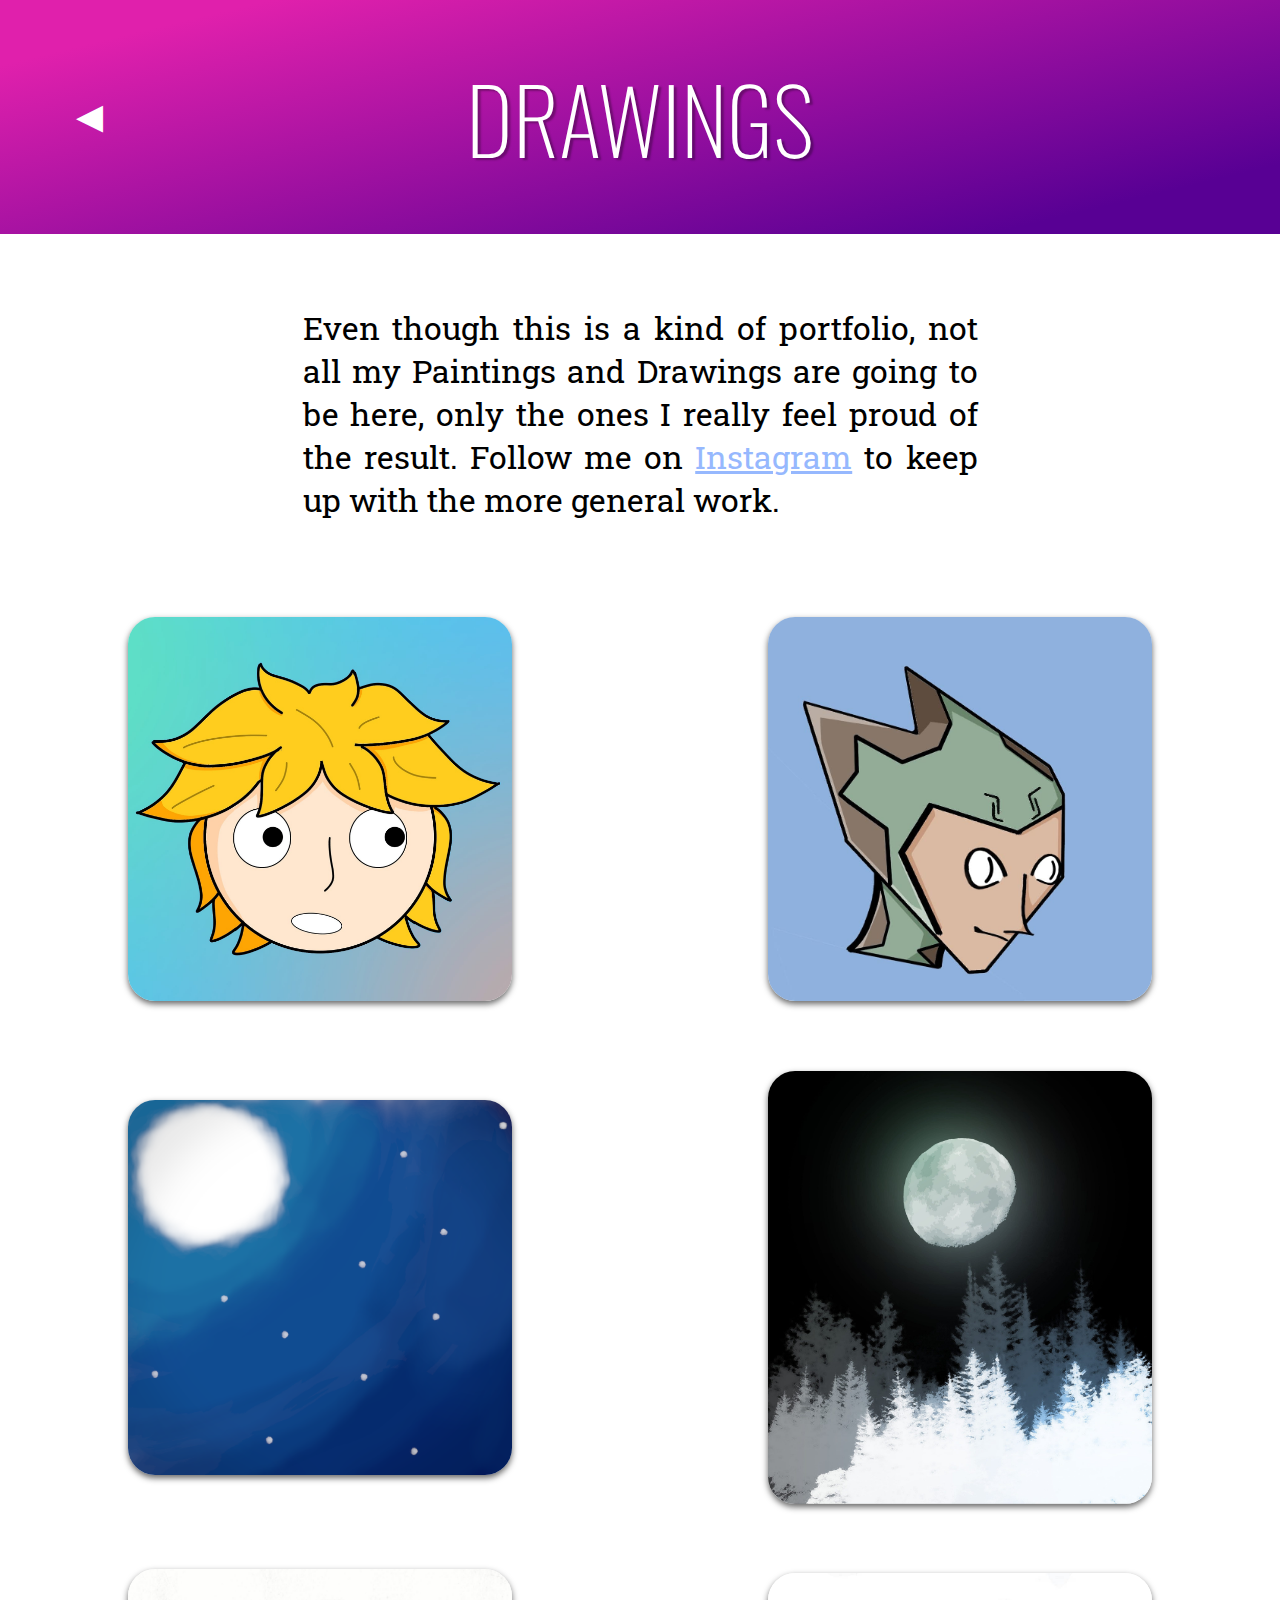
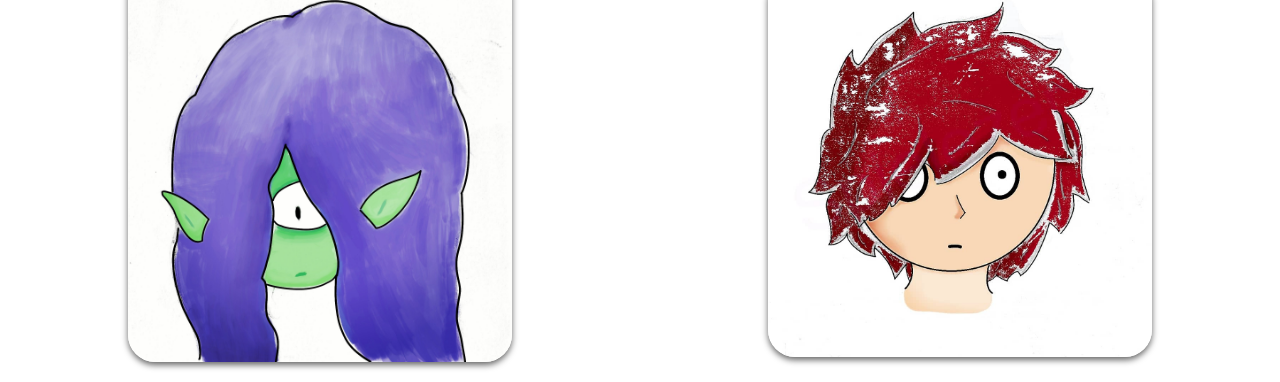
==== paintings.html @ 333fb161 "Add files via upload" ====
<!DOCTYPE html>
<html lang="en">
<head>
    <meta charset="UTF-8">
    <meta http-equiv="X-UA-Compatible" content="IE=edge">
    <meta name="viewport" content="width=device-width, initial-scale=1.0">

    <title>Drawings | Igor Moraes</title>

    <link rel="shortcut icon" href="ico.svg" type="image/x-icon">

    <link rel="stylesheet" href="style.css">
    
</head>
<body>
    <header class="portfolio"><a href="index.html">◄</a><h1>DRAWINGS</h1></header>
    <p class="portfolio">
        Even though this is a kind of portfolio, not all my Paintings and Drawings are going to be here, only the ones I really feel proud of the result. Follow me on <a  href="https://www.instagram.com/igor.f.moraes/" target="insta">Instagram</a> to keep up with the more general work.
    </p>
    <section class="gallery">
            <img src="imgs/works/painting/blonde-hair.jpg" alt="">
            <img src="imgs/works/painting/cat-guy.jpg" alt="">
            <img src="imgs/works/painting/moon.png" alt="">         
            <img src="imgs/works/painting/moon2.jpg" alt="">   
            <img src="imgs/works/painting/monster-girl.jpg" alt="">            
            <img src="imgs/works/painting/red-hair.jpg" alt="">
    </section>
</body>
</html>
---- style.css ----
@import url('https://fonts.googleapis.com/css2?family=Oswald:wght@400;700&family=Roboto+Slab:wght@200;400&display=swap');


:root{
    --pink: #e020ac;
    --blue: #96b8fe;
    --violet: #9364c7;
    --purple: #580094;
}

*{
    box-sizing: border-box;
    padding: 0;
    margin: 0;
}
body{
     width: 100%;
     height: 100%;
}

p{
    font-family: 'Roboto Slab', serif;
}

/*Main Section*/
section.main.initi{
    height: 100vh;    
}
    section.main.initi header{
        height: 26vh;

        position: relative;

        background: url(imgs/backgrounds/background.svg);
        background-size: cover;        
    }
        section.main.initi header div.profile{
            position: absolute;
            top: 60%;
            left: 50%;
            transform: translateX(-50%);            
        }
        section.main.initi header img{
            width: 45vw;            

            border-radius: 50%;
            border: solid 3px #fff;
            box-shadow: #000000d0 0 3px 20px;
        }
        section.main.initi header h1{
            font-family: 'Oswald', sans-serif;
            font-size: 5vw;
            text-align: center;
        }
    section.main.initi p{
        width: 80vw;

        margin: auto;
        margin-top: 43vw;
        
        font-size: 4.3vw;
        text-align: center;
    }
    section.main.initi div.social{
        margin-top: 4vh;
        position: relative;
        height: 15vh;
    }
    section.main.initi div.social img#scroll{
        width: 5vw;
        position: absolute;
        left: 50%;
        bottom: 0;
        transform: translateX(-50%);
        animation-name: scroll;
        animation-duration: 3s;
        animation-iteration-count: infinite;
    }
    @keyframes scroll {
        0%{
            bottom: 0;
        }
        50%{
            bottom: 0;
        }
        70%{
            bottom: -10%;
        }
        100%{
            bottom: 0;
        }
    }
    section.main.initi div.social a{
        position: absolute;
        font-family: 'Roboto Slab', serif;
        font-size: 4vw;
        font-weight: 100;
        text-decoration: none;
        color: black;
    }
        section.main.initi div.social a img{
            width: 10vw;
        }
        section.main.initi div.social a#yout{
            left: 15%;
        }
        section.main.initi div.social a#insta{
            right: 15%;
        }

/*About Section*/
section.main.about{
    background-image: url(imgs/backgrounds/back-about.svg);
    background-size: 100% 100%;
    padding: 10vh 10vw;
}
    section.main.about h2{
        color: #fff;
        font-family: 'Oswald', sans-serif;
        font-weight: 100;
        font-size: 6vw;
        text-align: center;
        text-decoration: underline #fff 2px;
    }
    section.main.about p{
        color: #fff;
        margin-top: 4vh;
        text-align: justify;
        text-indent: 5vw;
        font-size: 4vw;
    }

/*Works*/
section.main.work{
    display: grid;
    grid-template-columns: 1fr;
    grid-template-rows: 1fr 1fr 1fr 1fr;
}
    section.main.work div{
        margin: 10vh auto;
        width: 70vw;
        height: 70vw;
        border-radius: 20%;
        box-shadow: #00000099 0 2px 6px;
        transition: 0.2s;
        background-size: cover;
        background-position: center;
        background-repeat: no-repeat;
    }
        section.main.work div:hover{
            box-shadow: #00000099 0 5px 15px;
        }
        section.main.work div.icon{
            background-size: 80%;
        }
        section.main.work div#pixel{
            background-image: url(imgs/works/pixel/oscar.png);            
        }
        section.main.work div#paint{
            background-image: url(imgs/works/painting/blonde-hair.jpg);            
        }
        section.main.work div#website{
            background-image: url(imgs/works/website/website.svg);            
        }
        section.main.work div#writing{
            background-image: url(imgs/works/Essays/essay.svg);            
        }

/*Media Query*/
@media (orientation : landscape){
    /*Main Section*/
    section.main.initi header{
        height: 40vh;
        background-size: contain;
    }
        section.main.initi header div.profile{
            top: 50%;
            left: 50%;
            transform: translateX(-50%);            
        }
        section.main.initi header img{
            width: 20vw;
        }
        section.main.initi header h1{
            font-size: 2vw;
        }
        section.main.initi p{
            width: 25vw;
    
            position: absolute;
            right: 5%;
            margin-top: 15vh;
            
            font-size: 1.5vw;
            text-align: justify;
        }
        section.main.initi div.social{
            margin-top: 15vh;
        }
            section.main.initi div.social img#scroll{
                width: 2vw;
                position: absolute;
                left: 50%;
                bottom: -30%;
                transform: translateX(-50%);

            }
            section.main.initi div.social a{
                font-size: 2vw;
            }
                section.main.initi div.social a img{
                    width: 4vw;
                }
                section.main.initi div.social a#yout{
                    left: 5%;
                }
                section.main.initi div.social a#insta{
                    left: 5%;
                    right: 70%;
                    margin-top: 15vh;
                }
                @keyframes scroll {
                    0%{
                        bottom: -40%;
                    }
                    50%{
                        bottom: -40%;
                    }
                    70%{
                        bottom: -50%;
                    }
                    100%{
                        bottom: -40%;
                    }
                }

    /*About*/
    section.main.about{
        padding: 15vh 20vw;
    }
        section.main.about h2{
            font-size: 4vw;
            text-decoration: underline #fff 3px;
        }
        section.main.about p{
            margin-top: 5vh;
            text-indent: 5vw;
            font-size: 1.6vw;
        }
    
        /*works*/
        section.main.work{
            margin: 10vh 0;
            display: grid;
            grid-template-columns: 1fr 1fr;
            grid-template-rows: 1fr 1fr;
            justify-items: start;
            row-gap: 5vw;
            column-gap: 5vw;
        }
            section.main.work div{
                margin: 0;
                width: 25vw;
                height: 25vw;
            }
                section.main.work div#pixel{
                    justify-self: end;
                }
                section.main.work div#website{
                    justify-self: end;
                }
}

/*Portfolio Page*/
header.portfolio{
    height: 26vh;
    background-image: url(imgs/backgrounds/backwork.svg);
    background-size: 100% 100%;
    position: relative;
}
    header.portfolio h1{
        position: absolute;
        top: 50%;
        left: 50%;
        transform: translateX(-50%) translateY(-50%);
        color: #fff;
        text-shadow: #0000004d 3px 2px 2px;
        font-family: 'Oswald', sans-serif;
        font-weight: 100;
        font-size: 10vh;
        text-align: center;
    }
    header.portfolio a{
        color: #fff;
        font-size: 5vh;
        text-decoration: none;
        position: absolute;
        top: 50%;
        left: 7%;
        transform: translateX(-50%) translateY(-50%);
    }
 p.portfolio{
        width: 75vmin;
        text-align: justify;
        font-size: 3.6vmin;
        margin:  8vmin auto;
}
    p.portfolio a{
        color: var(--blue);
    }
section.gallery{
    display: grid;
    grid-template-columns: 1fr;
    grid-auto-rows: 1fr;
    row-gap: 5vh;
}
    section.gallery img{
        width: 80vw;
        margin: auto;
        border-radius: 3vmin;
        box-shadow: rgba(0, 0, 0, 0.603) 0px 3px 6px;
    }
 
@media (orientation : landscape){
    section.gallery{
        display: grid;
        grid-template-columns: 1fr 1fr;
        grid-auto-rows: 1fr;
        row-gap: 5vh;
    }
        section.gallery img{
            width: 30vw;
            margin: auto;
            border-radius: 3vmin;
            box-shadow: rgba(0, 0, 0, 0.603) 0px 3px 6px;
        }
}

/*Websites*/
section.websites div{
    width: 70vw;
    margin: 10vmin auto;
}
    section.websites p{
        text-align: justify;
        font-size: 3vmin;
        text-indent: 2em;
    }
    section.websites a{
        color: var(--pink);
        text-decoration: none;
        font-size: 4vmin;
        font-family: 'Oswald', sans-serif;
        font-weight: 900;
        letter-spacing: 3px;
    }
@media (orientation : landscape){
    section.websites{
        display: grid;
        grid-template-columns: 1fr 1fr;
        grid-auto-rows: 1fr;
        margin: 10vh auto;
        justify-items: center;
        row-gap: 10vh;
    }
    section.websites div{
        width: 35vw;
        margin: 0;
    }
}

ul.write{
    font-size: 3.6vmin;
    font-family: 'Oswald', sans-serif;
    font-weight: 400;
    list-style: none;
    margin: 0 10vw;
}
    ul.write li{
        margin: 5vh 0;
    }
    ul.write a{
        color: var(--blue);
    }
div.poem{
    font-size: 3vmin;
    font-family: 'Roboto Slab', serif;
    font-weight: 100;
    list-style: none;
    margin: 0 10vw;
    
}
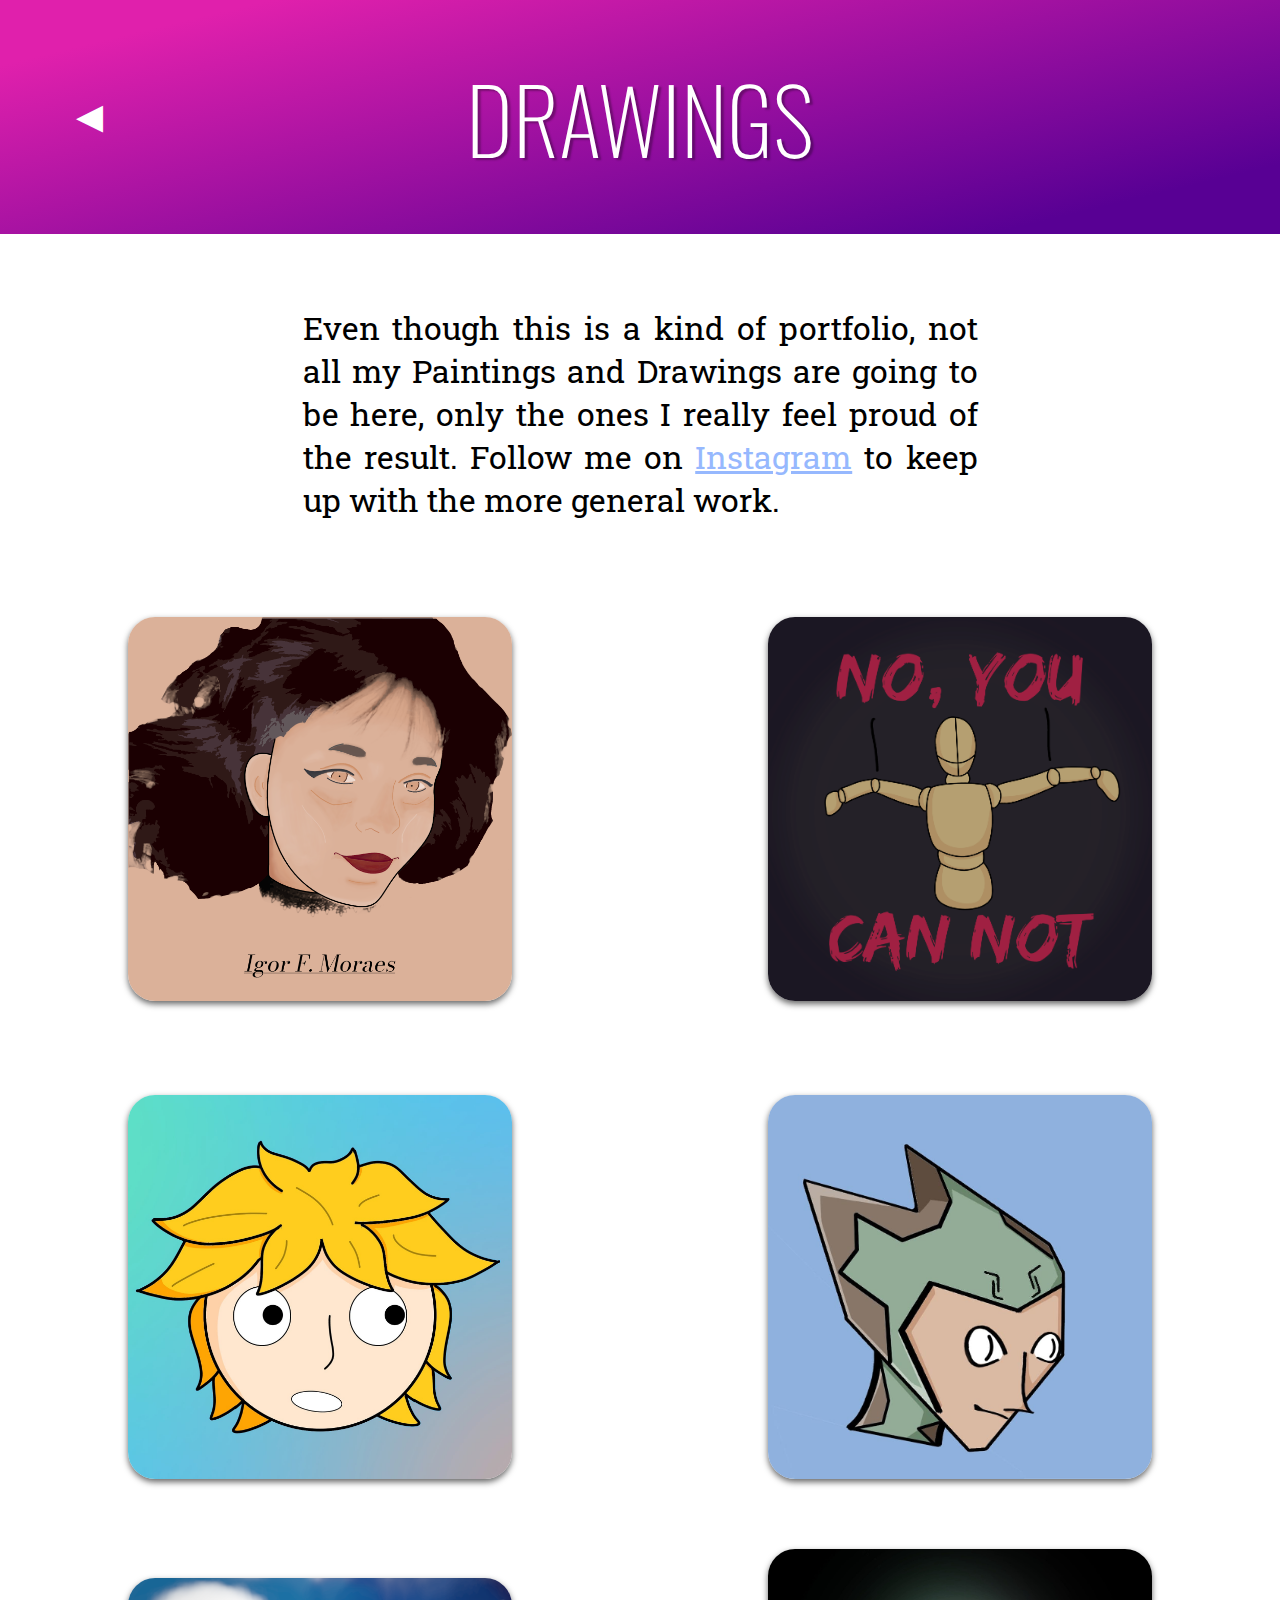
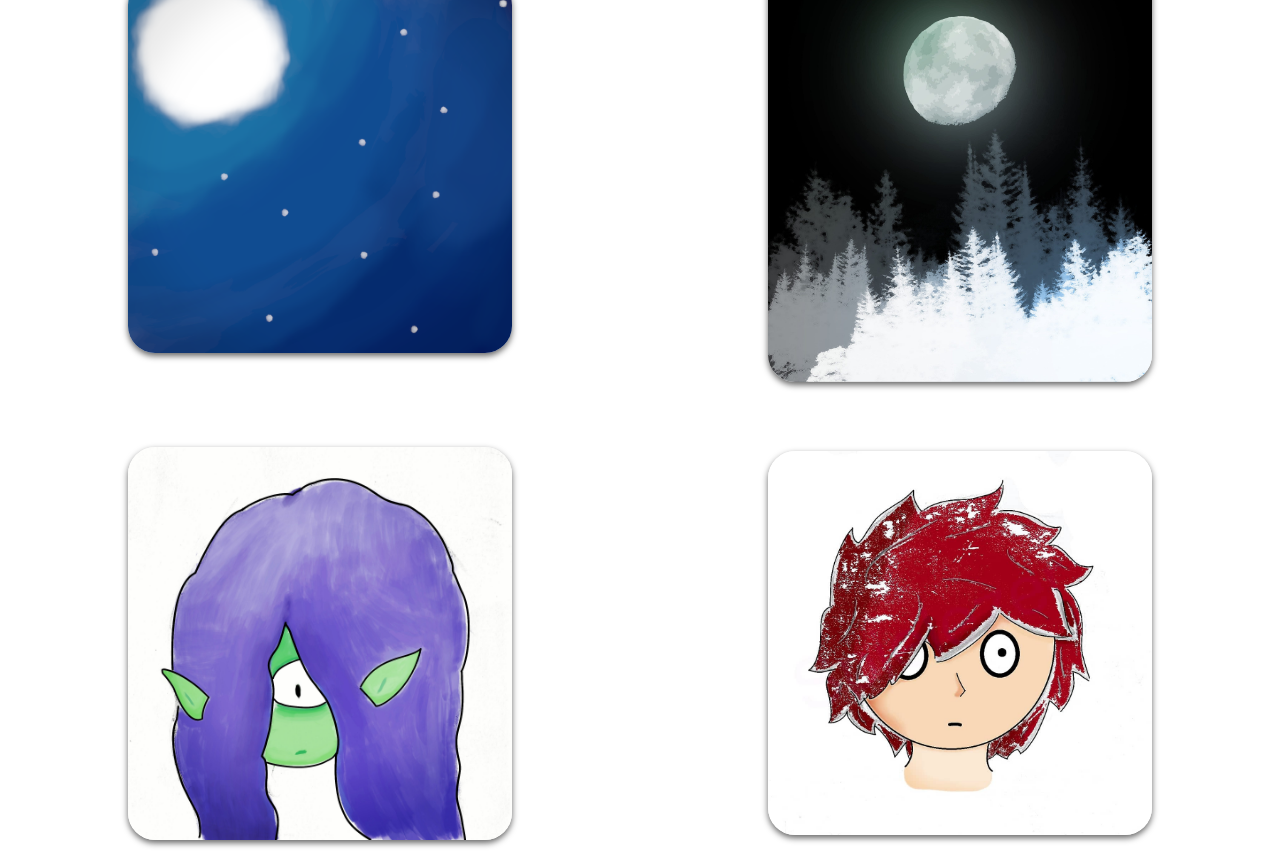
==== commit be3aacb3: "Add two images in the drawing page" ====
--- a/paintings.html
+++ b/paintings.html
@@ -18,6 +18,8 @@
         Even though this is a kind of portfolio, not all my Paintings and Drawings are going to be here, only the ones I really feel proud of the result. Follow me on <a  href="https://www.instagram.com/igor.f.moraes/" target="insta">Instagram</a> to keep up with the more general work.
     </p>
     <section class="gallery">
+            <img src="imgs/works/painting/portrait.png" alt="">
+            <img src="imgs/works/painting/youcant.png" alt="">
             <img src="imgs/works/painting/blonde-hair.jpg" alt="">
             <img src="imgs/works/painting/cat-guy.jpg" alt="">
             <img src="imgs/works/painting/moon.png" alt="">         
--- a/style.css
+++ b/style.css
@@ -137,6 +137,7 @@
     grid-template-rows: 1fr 1fr 1fr 1fr;
 }
     section.main.work div{
+        position: relative;
         margin: 10vh auto;
         width: 70vw;
         height: 70vw;
@@ -147,6 +148,18 @@
         background-position: center;
         background-repeat: no-repeat;
     }
+        section.main.work div h2{
+            position: absolute;
+            top: -10%;
+            left: 50%;
+            transform: translateX(-50%);
+            font-family: 'Oswald', sans-serif;
+            font-weight: 100;
+            font-size: 8vmin;
+            text-align: center;
+            color: #000000;
+            text-shadow: #fff 1px 1px 3px;
+        }
         section.main.work div:hover{
             box-shadow: #00000099 0 5px 15px;
         }
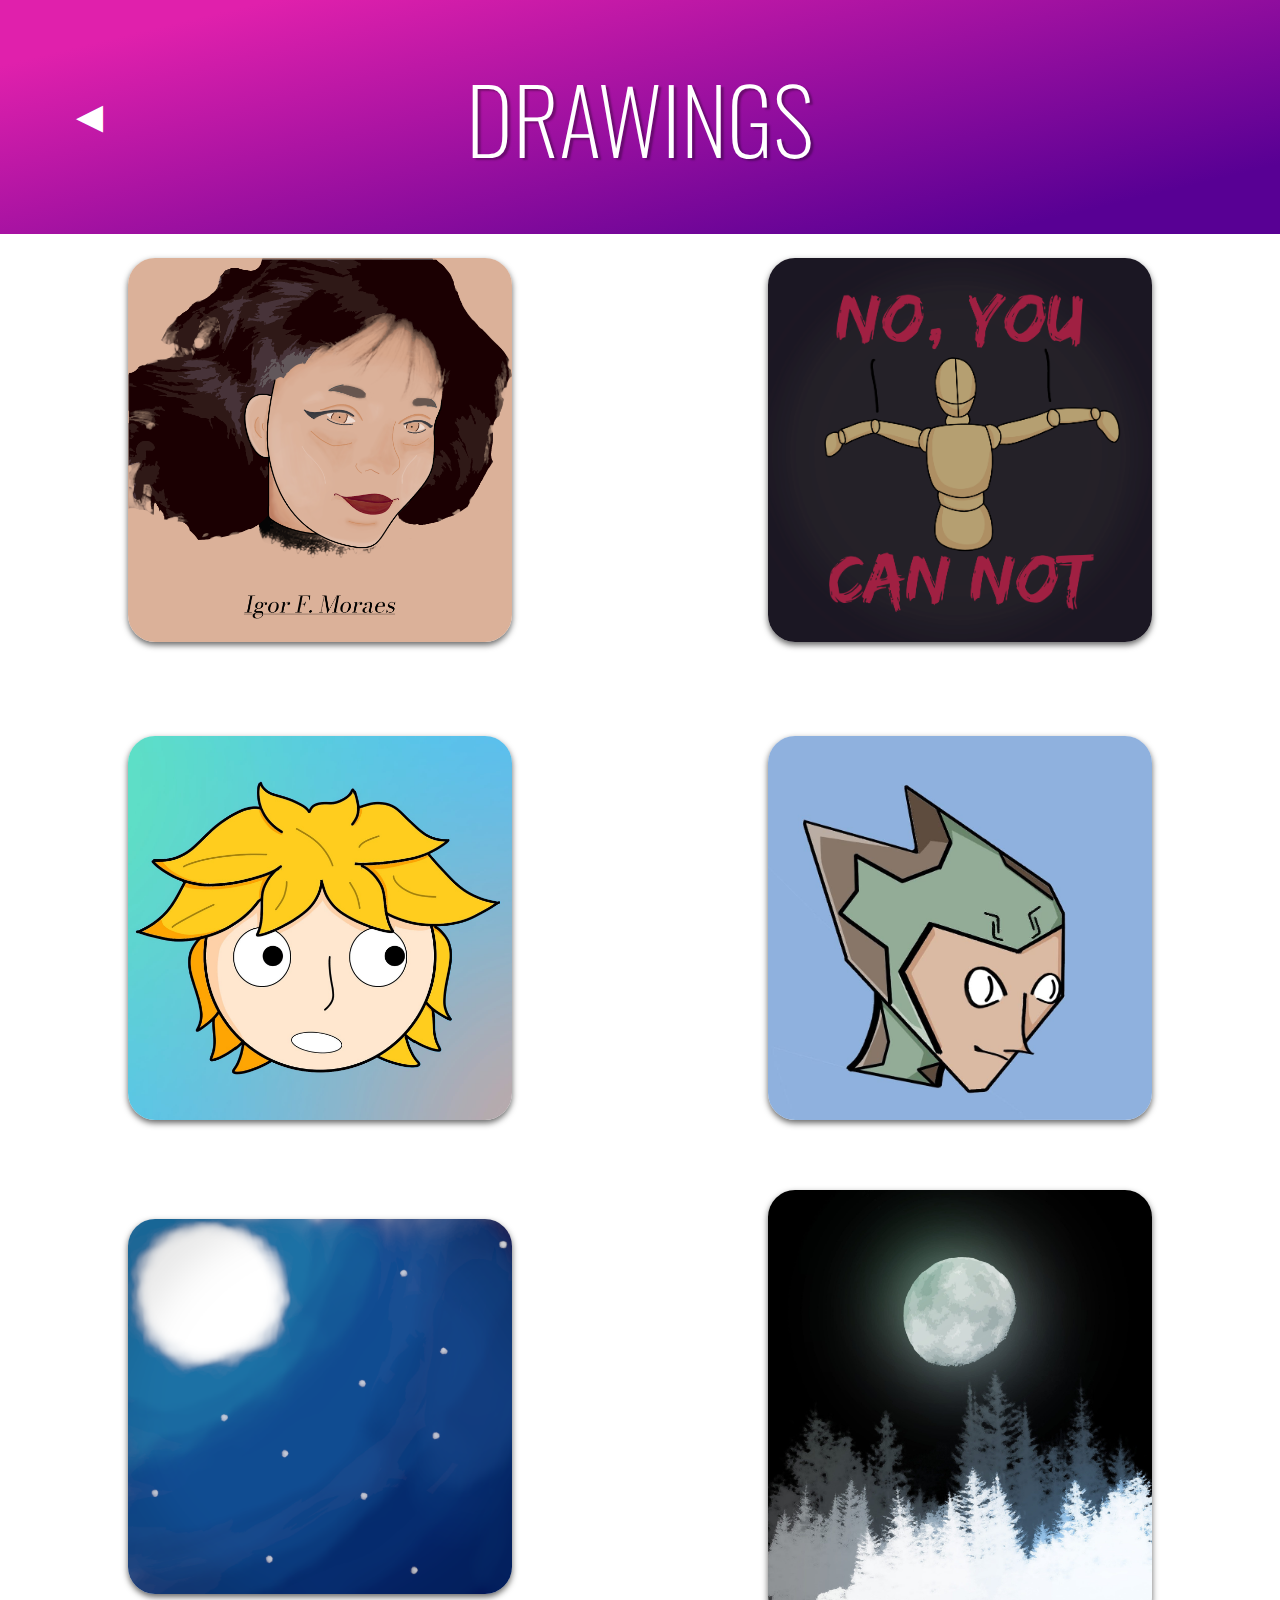
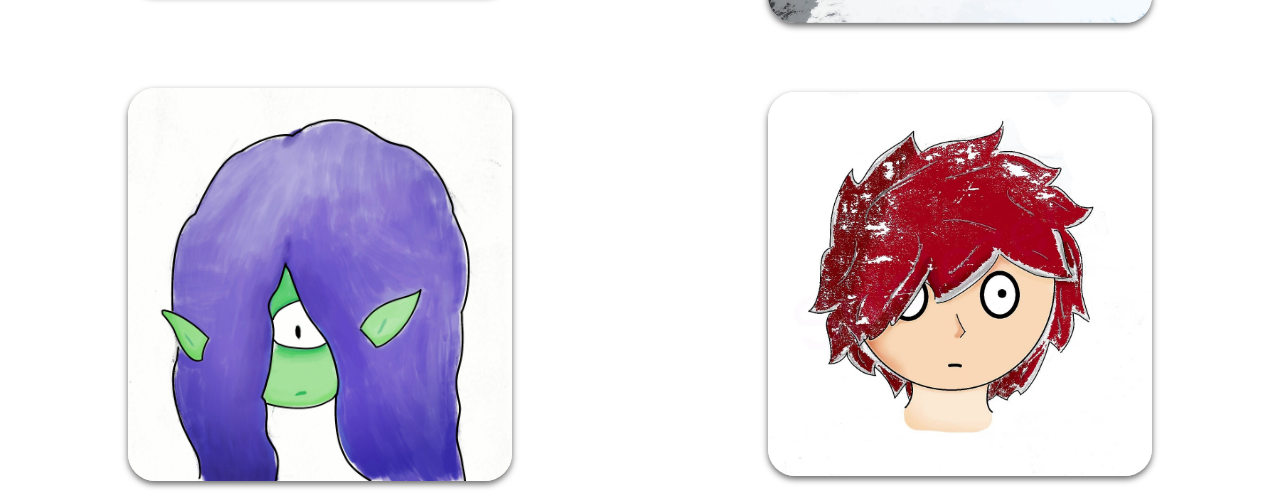
==== commit f1699ca5: "Tradução e polida do site" ====
--- a/paintings.html
+++ b/paintings.html
@@ -14,9 +14,6 @@
 </head>
 <body>
     <header class="portfolio"><a href="index.html">◄</a><h1>DRAWINGS</h1></header>
-    <p class="portfolio">
-        Even though this is a kind of portfolio, not all my Paintings and Drawings are going to be here, only the ones I really feel proud of the result. Follow me on <a  href="https://www.instagram.com/igor.f.moraes/" target="insta">Instagram</a> to keep up with the more general work.
-    </p>
     <section class="gallery">
             <img src="imgs/works/painting/portrait.png" alt="">
             <img src="imgs/works/painting/youcant.png" alt="">
--- a/style.css
+++ b/style.css
@@ -24,7 +24,7 @@
 
 /*Main Section*/
 section.main.initi{
-    height: 100vh;    
+    height: 60vh;    
 }
     section.main.initi header{
         height: 26vh;
@@ -75,20 +75,6 @@
         animation-name: scroll;
         animation-duration: 3s;
         animation-iteration-count: infinite;
-    }
-    @keyframes scroll {
-        0%{
-            bottom: 0;
-        }
-        50%{
-            bottom: 0;
-        }
-        70%{
-            bottom: -10%;
-        }
-        100%{
-            bottom: 0;
-        }
     }
     section.main.initi div.social a{
         position: absolute;
@@ -167,10 +153,10 @@
             background-size: 80%;
         }
         section.main.work div#pixel{
-            background-image: url(imgs/works/pixel/oscar.png);            
+            background-image: url(imgs/works/pixel/pizza.png);            
         }
         section.main.work div#paint{
-            background-image: url(imgs/works/painting/blonde-hair.jpg);            
+            background-image: url(imgs/works/painting/portrait.png);            
         }
         section.main.work div#website{
             background-image: url(imgs/works/website/website.svg);            
@@ -248,6 +234,9 @@
                 }
 
     /*About*/
+      section.main.initi{
+            height: 85vh;    
+      }
     section.main.about{
         padding: 15vh 20vw;
     }
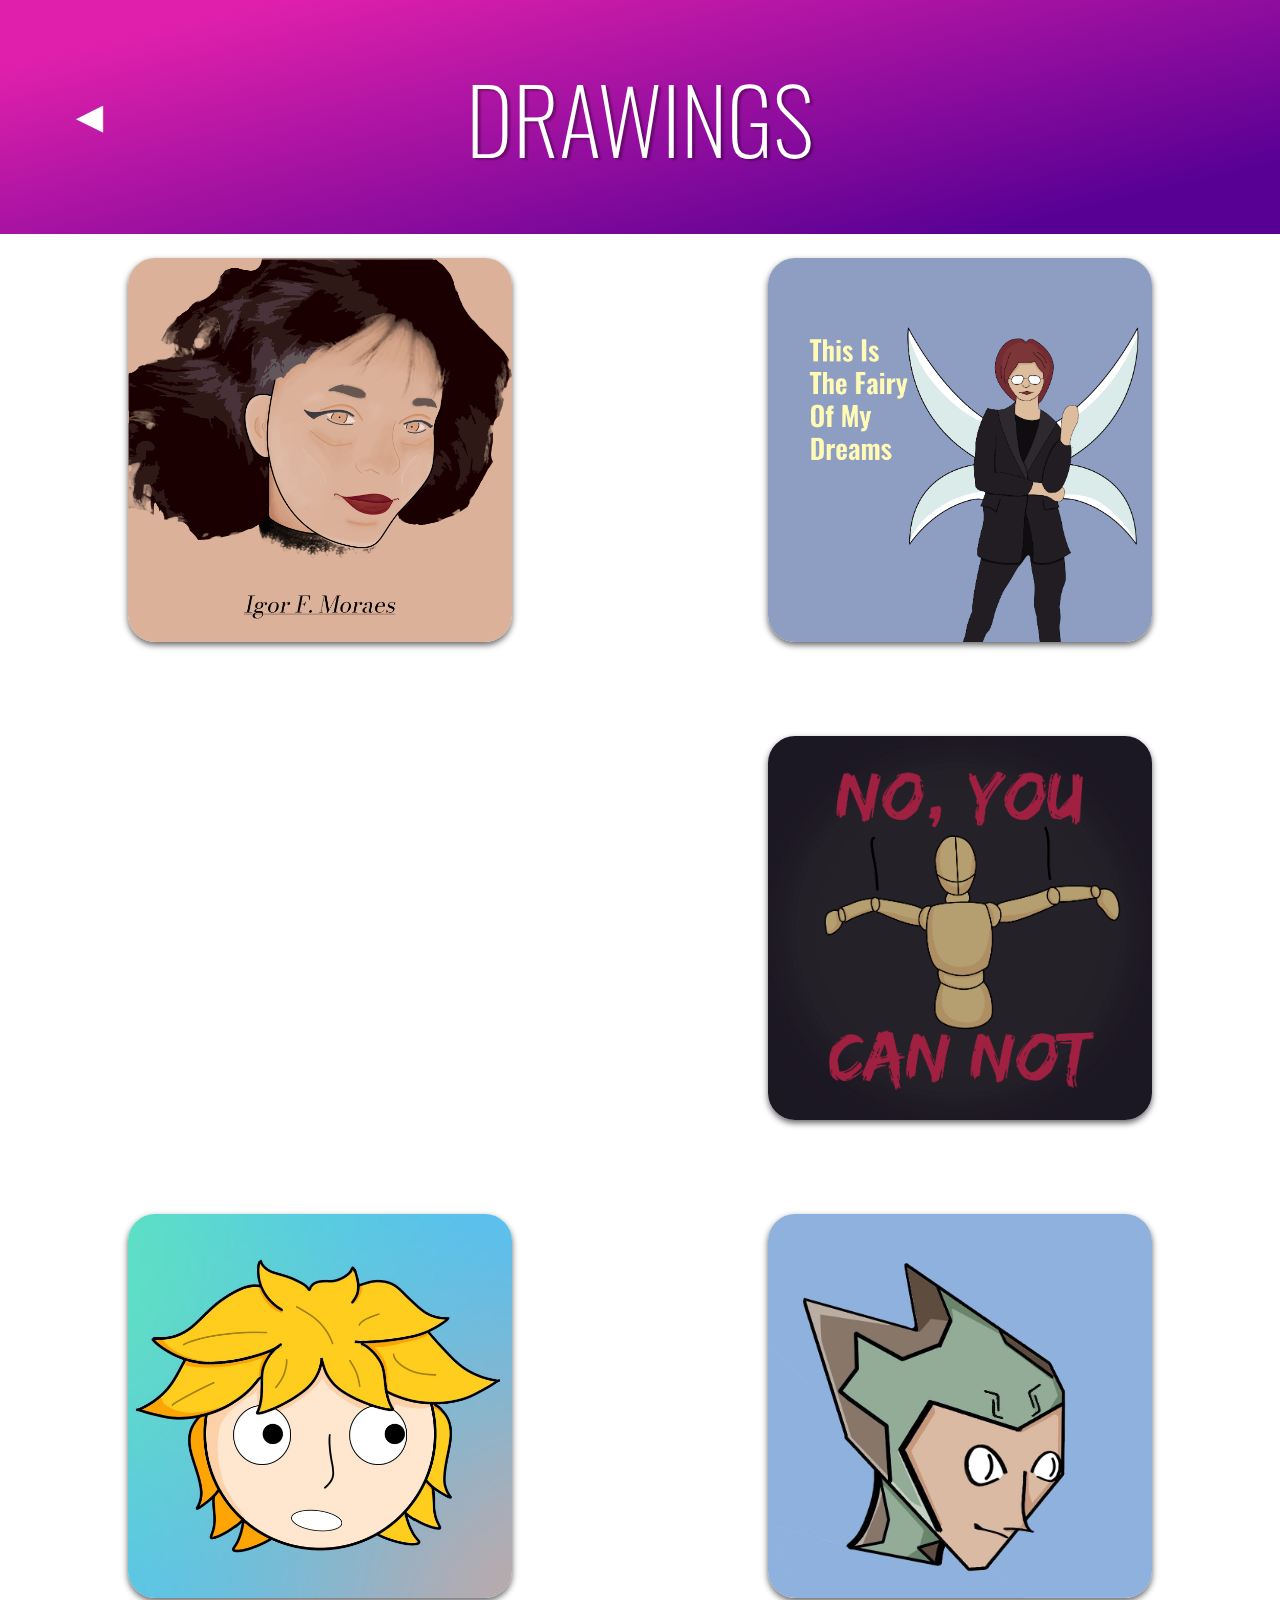
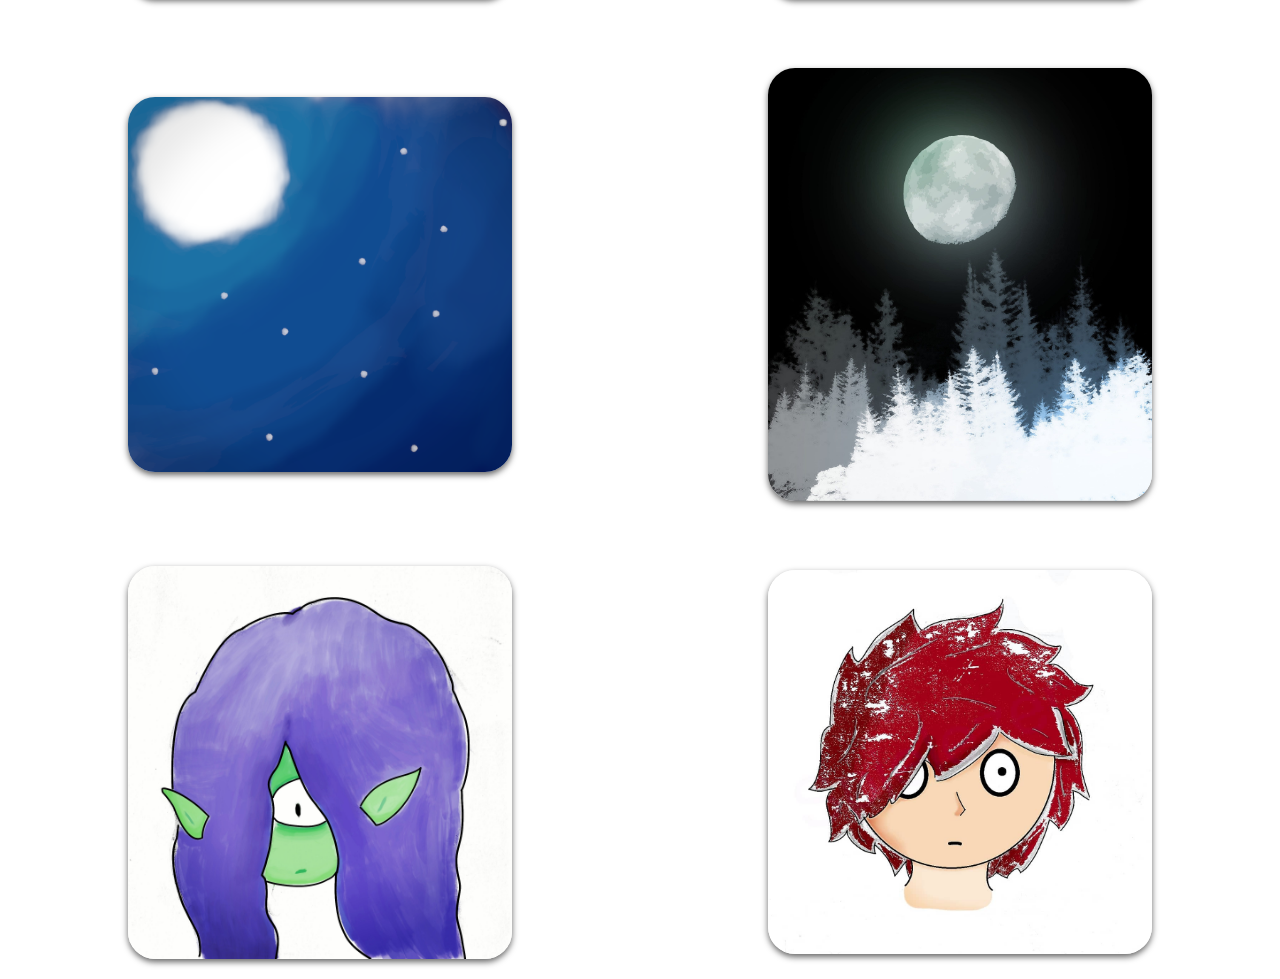
==== commit 840af208: "Adding More Drawings" ====
--- a/paintings.html
+++ b/paintings.html
@@ -16,6 +16,8 @@
     <header class="portfolio"><a href="index.html">◄</a><h1>DRAWINGS</h1></header>
     <section class="gallery">
             <img src="imgs/works/painting/portrait.png" alt="">
+            <img src="imgs/works/painting/Fairy.png" alt="">
+            <img src="imgs/works/painting/Tree.png" alt="">
             <img src="imgs/works/painting/youcant.png" alt="">
             <img src="imgs/works/painting/blonde-hair.jpg" alt="">
             <img src="imgs/works/painting/cat-guy.jpg" alt="">
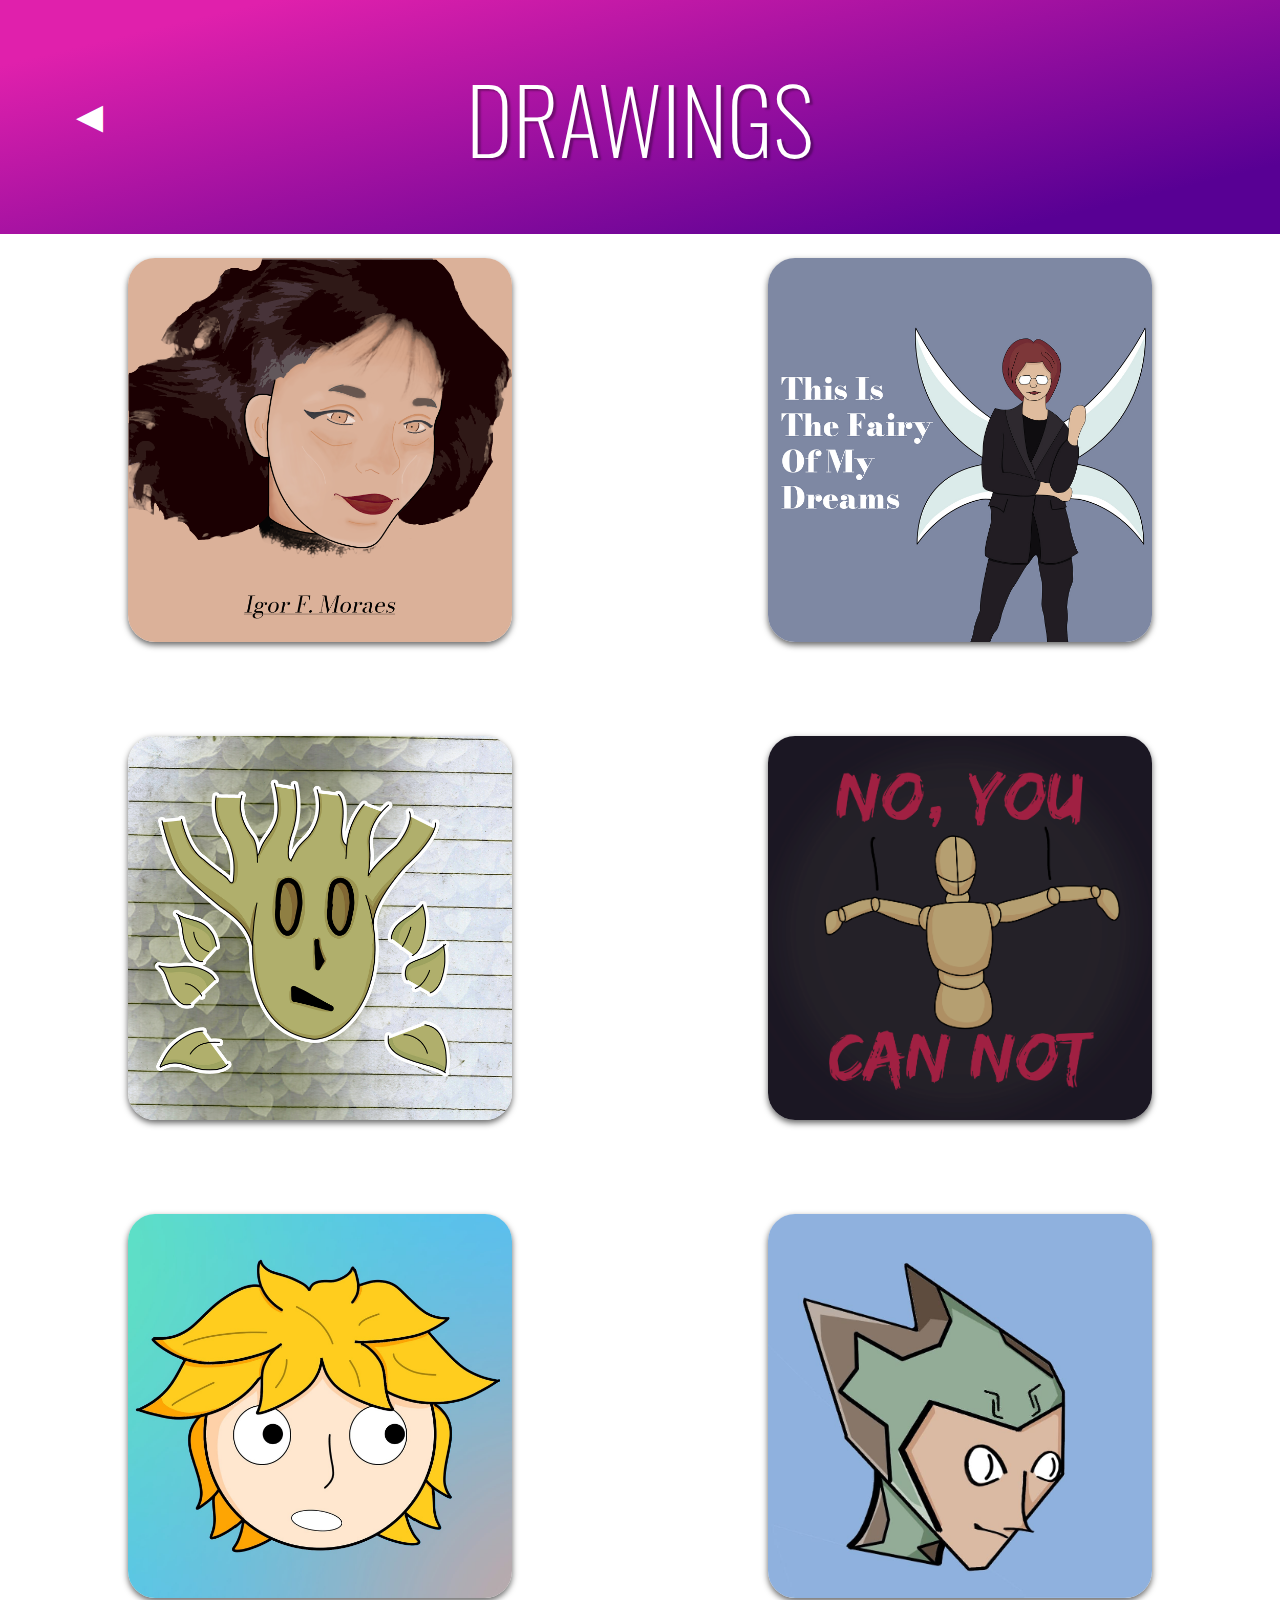
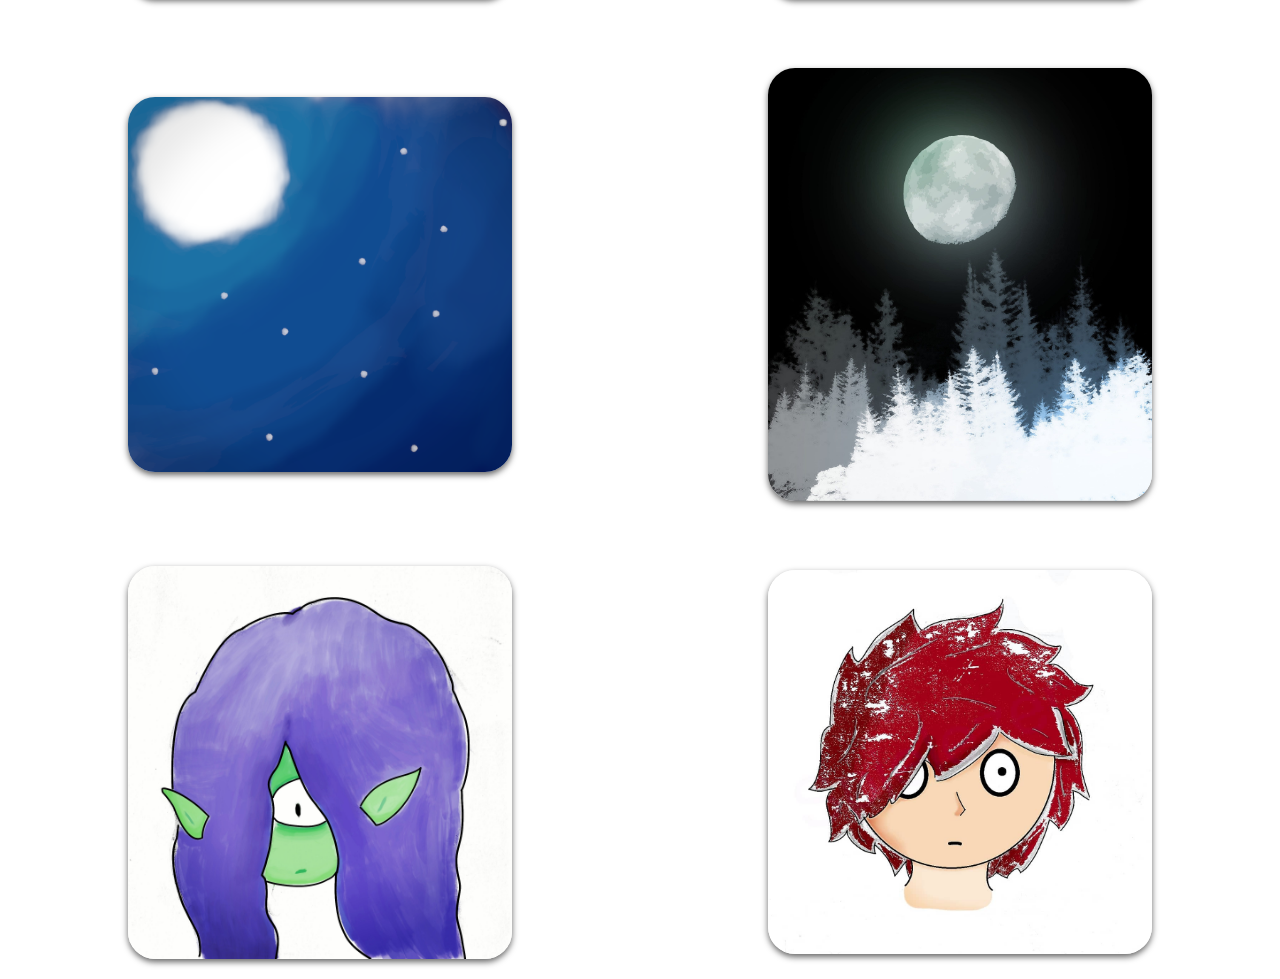
==== commit 3628c35d: "Melhor o tempo de loading e deixar mais profissional" ====
--- a/paintings.html
+++ b/paintings.html
@@ -16,8 +16,8 @@
     <header class="portfolio"><a href="index.html">◄</a><h1>DRAWINGS</h1></header>
     <section class="gallery">
             <img src="imgs/works/painting/portrait.png" alt="">
-            <img src="imgs/works/painting/Fairy.png" alt="">
-            <img src="imgs/works/painting/Tree.png" alt="">
+            <img src="imgs/works/painting/Fairy.jpg" alt="">
+            <img src="imgs/works/painting/Tree.jpg" alt="">
             <img src="imgs/works/painting/youcant.png" alt="">
             <img src="imgs/works/painting/blonde-hair.jpg" alt="">
             <img src="imgs/works/painting/cat-guy.jpg" alt="">
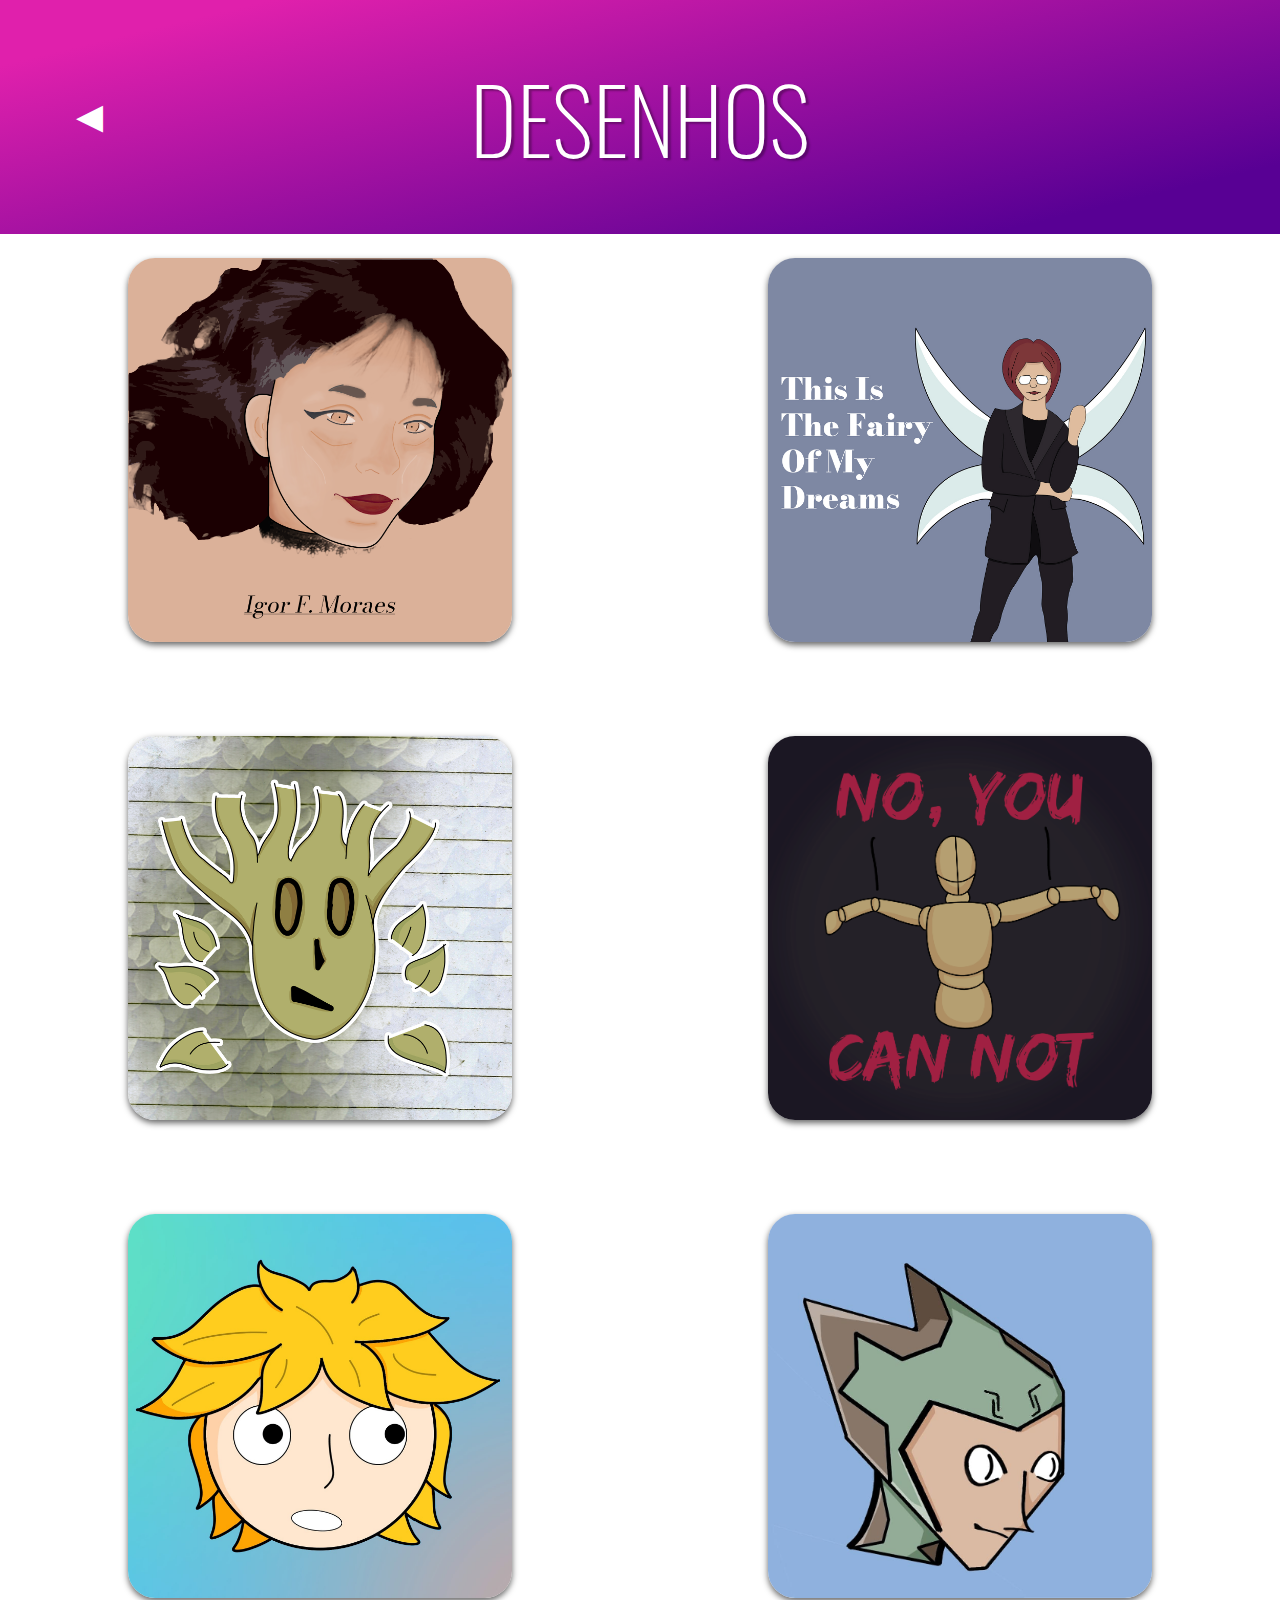
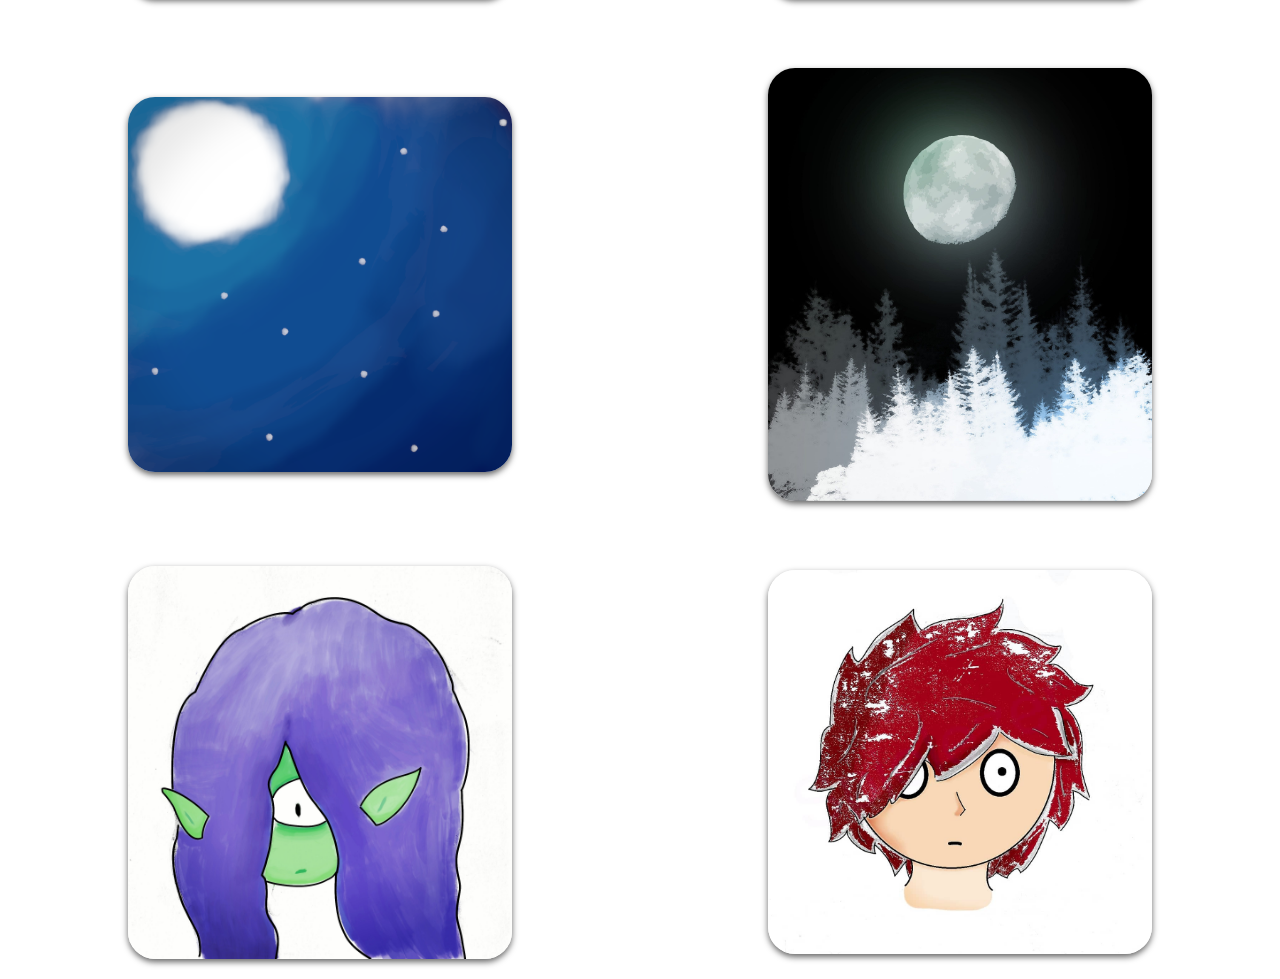
==== commit 7adee619: "Agora a aba de projetos mostra cards com imagens para cada um" ====
--- a/paintings.html
+++ b/paintings.html
@@ -1,30 +1,32 @@
 <!DOCTYPE html>
 <html lang="en">
-<head>
-    <meta charset="UTF-8">
-    <meta http-equiv="X-UA-Compatible" content="IE=edge">
-    <meta name="viewport" content="width=device-width, initial-scale=1.0">
+	<head>
+		<meta charset="UTF-8" />
+		<meta http-equiv="X-UA-Compatible" content="IE=edge" />
+		<meta name="viewport" content="width=device-width, initial-scale=1.0" />
 
-    <title>Drawings | Igor Moraes</title>
+		<title>Drawings | Igor Moraes</title>
 
-    <link rel="shortcut icon" href="ico.svg" type="image/x-icon">
+		<link rel="shortcut icon" href="ico.svg" type="image/x-icon" />
 
-    <link rel="stylesheet" href="style.css">
-    
-</head>
-<body>
-    <header class="portfolio"><a href="index.html">◄</a><h1>DRAWINGS</h1></header>
-    <section class="gallery">
-            <img src="imgs/works/painting/portrait.png" alt="">
-            <img src="imgs/works/painting/Fairy.jpg" alt="">
-            <img src="imgs/works/painting/Tree.jpg" alt="">
-            <img src="imgs/works/painting/youcant.png" alt="">
-            <img src="imgs/works/painting/blonde-hair.jpg" alt="">
-            <img src="imgs/works/painting/cat-guy.jpg" alt="">
-            <img src="imgs/works/painting/moon.png" alt="">         
-            <img src="imgs/works/painting/moon2.jpg" alt="">   
-            <img src="imgs/works/painting/monster-girl.jpg" alt="">            
-            <img src="imgs/works/painting/red-hair.jpg" alt="">
-    </section>
-</body>
-</html>+		<link rel="stylesheet" href="style.css" />
+	</head>
+	<body>
+		<header class="portfolio">
+			<a href="index.html">◄</a>
+			<h1>DESENHOS</h1>
+		</header>
+		<section class="gallery">
+			<img src="imgs/works/painting/portrait.png" alt="" />
+			<img src="imgs/works/painting/Fairy.jpg" alt="" />
+			<img src="imgs/works/painting/Tree.jpg" alt="" />
+			<img src="imgs/works/painting/youcant.png" alt="" />
+			<img src="imgs/works/painting/blonde-hair.jpg" alt="" />
+			<img src="imgs/works/painting/cat-guy.jpg" alt="" />
+			<img src="imgs/works/painting/moon.png" alt="" />
+			<img src="imgs/works/painting/moon2.jpg" alt="" />
+			<img src="imgs/works/painting/monster-girl.jpg" alt="" />
+			<img src="imgs/works/painting/red-hair.jpg" alt="" />
+		</section>
+	</body>
+</html>
--- a/style.css
+++ b/style.css
@@ -1,398 +1,471 @@
-@import url('https://fonts.googleapis.com/css2?family=Oswald:wght@400;700&family=Roboto+Slab:wght@200;400&display=swap');
-
-
-:root{
-    --pink: #e020ac;
-    --blue: #96b8fe;
-    --violet: #9364c7;
-    --purple: #580094;
-}
-
-*{
-    box-sizing: border-box;
-    padding: 0;
-    margin: 0;
-}
-body{
-     width: 100%;
-     height: 100%;
-}
-
-p{
-    font-family: 'Roboto Slab', serif;
+@import url("https://fonts.googleapis.com/css2?family=Oswald:wght@400;700&family=Roboto+Slab:wght@200;400&display=swap");
+
+:root {
+	--pink: #e020ac;
+	--blue: #96b8fe;
+	--violet: #9364c7;
+	--purple: #580094;
+}
+
+* {
+	box-sizing: border-box;
+	padding: 0;
+	margin: 0;
+}
+body {
+	width: 100%;
+	height: 100%;
+}
+
+p {
+	font-family: "Roboto Slab", serif;
 }
 
 /*Main Section*/
-section.main.initi{
-    height: 60vh;    
-}
-    section.main.initi header{
-        height: 26vh;
-
-        position: relative;
-
-        background: url(imgs/backgrounds/background.svg);
-        background-size: cover;        
-    }
-        section.main.initi header div.profile{
-            position: absolute;
-            top: 60%;
-            left: 50%;
-            transform: translateX(-50%);            
-        }
-        section.main.initi header img{
-            width: 45vw;            
-
-            border-radius: 50%;
-            border: solid 3px #fff;
-            box-shadow: #000000d0 0 3px 20px;
-        }
-        section.main.initi header h1{
-            font-family: 'Oswald', sans-serif;
-            font-size: 5vw;
-            text-align: center;
-        }
-    section.main.initi p{
-        width: 80vw;
-
-        margin: auto;
-        margin-top: 43vw;
-        
-        font-size: 4.3vw;
-        text-align: center;
-    }
-    section.main.initi div.social{
-        margin-top: 4vh;
-        position: relative;
-        height: 15vh;
-    }
-    section.main.initi div.social img#scroll{
-        width: 5vw;
-        position: absolute;
-        left: 50%;
-        bottom: 0;
-        transform: translateX(-50%);
-        animation-name: scroll;
-        animation-duration: 3s;
-        animation-iteration-count: infinite;
-    }
-    section.main.initi div.social a{
-        position: absolute;
-        font-family: 'Roboto Slab', serif;
-        font-size: 4vw;
-        font-weight: 100;
-        text-decoration: none;
-        color: black;
-    }
-        section.main.initi div.social a img{
-            width: 10vw;
-        }
-        section.main.initi div.social a#yout{
-            left: 15%;
-        }
-        section.main.initi div.social a#insta{
-            right: 15%;
-        }
+section.main.initi {
+	height: 60vh;
+}
+section.main.initi header {
+	height: 26vh;
+
+	position: relative;
+
+	background: url(imgs/backgrounds/background.svg);
+	background-size: cover;
+}
+section.main.initi header div.profile {
+	position: absolute;
+	top: 60%;
+	left: 50%;
+	transform: translateX(-50%);
+}
+section.main.initi header img {
+	width: 45vw;
+
+	border-radius: 50%;
+	border: solid 3px #fff;
+	box-shadow: #000000d0 0 3px 20px;
+}
+section.main.initi header h1 {
+	font-family: "Oswald", sans-serif;
+	font-size: 5vw;
+	text-align: center;
+}
+section.main.initi p {
+	width: 80vw;
+
+	margin: auto;
+	margin-top: 43vw;
+
+	font-size: 4.3vw;
+	text-align: center;
+}
+section.main.initi div.social {
+	margin-top: 4vh;
+	position: relative;
+	height: 15vh;
+}
+section.main.initi div.social img#scroll {
+	width: 5vw;
+	position: absolute;
+	left: 50%;
+	bottom: 0;
+	transform: translateX(-50%);
+	animation-name: scroll;
+	animation-duration: 3s;
+	animation-iteration-count: infinite;
+}
+section.main.initi div.social a {
+	position: absolute;
+	font-family: "Roboto Slab", serif;
+	font-size: 4vw;
+	font-weight: 100;
+	text-decoration: none;
+	color: black;
+}
+section.main.initi div.social a img {
+	width: 10vw;
+}
+section.main.initi div.social a#yout {
+	left: 15%;
+}
+section.main.initi div.social a#insta {
+	right: 15%;
+}
 
 /*About Section*/
-section.main.about{
-    background-image: url(imgs/backgrounds/back-about.svg);
-    background-size: 100% 100%;
-    padding: 10vh 10vw;
-}
-    section.main.about h2{
-        color: #fff;
-        font-family: 'Oswald', sans-serif;
-        font-weight: 100;
-        font-size: 6vw;
-        text-align: center;
-        text-decoration: underline #fff 2px;
-    }
-    section.main.about p{
-        color: #fff;
-        margin-top: 4vh;
-        text-align: justify;
-        text-indent: 5vw;
-        font-size: 4vw;
-    }
+section.main.about {
+	background-image: url(imgs/backgrounds/back-about.svg);
+	background-size: 100% 100%;
+	padding: 10vh 10vw;
+}
+section.main.about h2 {
+	color: #fff;
+	font-family: "Oswald", sans-serif;
+	font-weight: 100;
+	font-size: 6vw;
+	text-align: center;
+	text-decoration: underline #fff 2px;
+}
+section.main.about p {
+	color: #fff;
+	margin-top: 4vh;
+	text-align: justify;
+	text-indent: 5vw;
+	font-size: 4vw;
+}
 
 /*Works*/
-section.main.work{
-    display: grid;
-    grid-template-columns: 1fr;
-    grid-template-rows: 1fr 1fr 1fr 1fr;
-}
-    section.main.work div{
-        position: relative;
-        margin: 10vh auto;
-        width: 70vw;
-        height: 70vw;
-        border-radius: 20%;
-        box-shadow: #00000099 0 2px 6px;
-        transition: 0.2s;
-        background-size: cover;
-        background-position: center;
-        background-repeat: no-repeat;
-    }
-        section.main.work div h2{
-            position: absolute;
-            top: -10%;
-            left: 50%;
-            transform: translateX(-50%);
-            font-family: 'Oswald', sans-serif;
-            font-weight: 100;
-            font-size: 8vmin;
-            text-align: center;
-            color: #000000;
-            text-shadow: #fff 1px 1px 3px;
-        }
-        section.main.work div:hover{
-            box-shadow: #00000099 0 5px 15px;
-        }
-        section.main.work div.icon{
-            background-size: 80%;
-        }
-        section.main.work div#pixel{
-            background-image: url(imgs/works/pixel/pizza.png);            
-        }
-        section.main.work div#paint{
-            background-image: url(imgs/works/painting/portrait.png);            
-        }
-        section.main.work div#website{
-            background-image: url(imgs/works/website/website.svg);            
-        }
-        section.main.work div#writing{
-            background-image: url(imgs/works/Essays/essay.svg);            
-        }
+section.main.work {
+	display: grid;
+	grid-template-columns: 1fr;
+	grid-template-rows: 1fr 1fr 1fr 1fr;
+}
+section.main.work div {
+	position: relative;
+	margin: 10vh auto;
+	width: 70vw;
+	height: 70vw;
+	border-radius: 20%;
+	box-shadow: #00000099 0 2px 6px;
+	transition: 0.2s;
+	background-size: cover;
+	background-position: center;
+	background-repeat: no-repeat;
+}
+section.main.work div h2 {
+	position: absolute;
+	top: -10%;
+	left: 50%;
+	transform: translateX(-50%);
+	font-family: "Oswald", sans-serif;
+	font-weight: 100;
+	font-size: 8vmin;
+	text-align: center;
+	color: #000000;
+	text-shadow: #fff 1px 1px 3px;
+}
+section.main.work div:hover {
+	box-shadow: #00000099 0 5px 15px;
+}
+section.main.work div.icon {
+	background-size: 80%;
+}
+section.main.work div#pixel {
+	background-image: url(imgs/works/pixel/pizza.png);
+}
+section.main.work div#paint {
+	background-image: url(imgs/works/painting/portrait.png);
+}
+section.main.work div#website {
+	background-image: url(imgs/works/website/website.svg);
+}
+section.main.work div#writing {
+	background-image: url(imgs/works/Essays/essay.svg);
+}
 
 /*Media Query*/
-@media (orientation : landscape){
-    /*Main Section*/
-    section.main.initi header{
-        height: 40vh;
-        background-size: contain;
-    }
-        section.main.initi header div.profile{
-            top: 50%;
-            left: 50%;
-            transform: translateX(-50%);            
-        }
-        section.main.initi header img{
-            width: 20vw;
-        }
-        section.main.initi header h1{
-            font-size: 2vw;
-        }
-        section.main.initi p{
-            width: 25vw;
-    
-            position: absolute;
-            right: 5%;
-            margin-top: 15vh;
-            
-            font-size: 1.5vw;
-            text-align: justify;
-        }
-        section.main.initi div.social{
-            margin-top: 15vh;
-        }
-            section.main.initi div.social img#scroll{
-                width: 2vw;
-                position: absolute;
-                left: 50%;
-                bottom: -30%;
-                transform: translateX(-50%);
-
-            }
-            section.main.initi div.social a{
-                font-size: 2vw;
-            }
-                section.main.initi div.social a img{
-                    width: 4vw;
-                }
-                section.main.initi div.social a#yout{
-                    left: 5%;
-                }
-                section.main.initi div.social a#insta{
-                    left: 5%;
-                    right: 70%;
-                    margin-top: 15vh;
-                }
-                @keyframes scroll {
-                    0%{
-                        bottom: -40%;
-                    }
-                    50%{
-                        bottom: -40%;
-                    }
-                    70%{
-                        bottom: -50%;
-                    }
-                    100%{
-                        bottom: -40%;
-                    }
-                }
-
-    /*About*/
-      section.main.initi{
-            height: 85vh;    
-      }
-    section.main.about{
-        padding: 15vh 20vw;
-    }
-        section.main.about h2{
-            font-size: 4vw;
-            text-decoration: underline #fff 3px;
-        }
-        section.main.about p{
-            margin-top: 5vh;
-            text-indent: 5vw;
-            font-size: 1.6vw;
-        }
-    
-        /*works*/
-        section.main.work{
-            margin: 10vh 0;
-            display: grid;
-            grid-template-columns: 1fr 1fr;
-            grid-template-rows: 1fr 1fr;
-            justify-items: start;
-            row-gap: 5vw;
-            column-gap: 5vw;
-        }
-            section.main.work div{
-                margin: 0;
-                width: 25vw;
-                height: 25vw;
-            }
-                section.main.work div#pixel{
-                    justify-self: end;
-                }
-                section.main.work div#website{
-                    justify-self: end;
-                }
+@media (orientation: landscape) {
+	/*Main Section*/
+	section.main.initi header {
+		height: 40vh;
+		background-size: contain;
+	}
+	section.main.initi header div.profile {
+		top: 50%;
+		left: 50%;
+		transform: translateX(-50%);
+	}
+	section.main.initi header img {
+		width: 20vw;
+	}
+	section.main.initi header h1 {
+		font-size: 2vw;
+	}
+	section.main.initi p {
+		width: 25vw;
+
+		position: absolute;
+		right: 5%;
+		margin-top: 15vh;
+
+		font-size: 1.5vw;
+		text-align: justify;
+	}
+	section.main.initi div.social {
+		margin-top: 15vh;
+	}
+	section.main.initi div.social img#scroll {
+		width: 2vw;
+		position: absolute;
+		left: 50%;
+		bottom: -30%;
+		transform: translateX(-50%);
+	}
+	section.main.initi div.social a {
+		font-size: 2vw;
+	}
+	section.main.initi div.social a img {
+		width: 4vw;
+	}
+	section.main.initi div.social a#yout {
+		left: 5%;
+	}
+	section.main.initi div.social a#insta {
+		left: 5%;
+		right: 70%;
+		margin-top: 15vh;
+	}
+	@keyframes scroll {
+		0% {
+			bottom: -40%;
+		}
+		50% {
+			bottom: -40%;
+		}
+		70% {
+			bottom: -50%;
+		}
+		100% {
+			bottom: -40%;
+		}
+	}
+
+	/*About*/
+	section.main.initi {
+		height: 85vh;
+	}
+	section.main.about {
+		padding: 15vh 20vw;
+	}
+	section.main.about h2 {
+		font-size: 4vw;
+		text-decoration: underline #fff 3px;
+	}
+	section.main.about p {
+		margin-top: 5vh;
+		text-indent: 5vw;
+		font-size: 1.6vw;
+	}
+
+	/*works*/
+	section.main.work {
+		margin: 10vh 0;
+		display: grid;
+		grid-template-columns: 1fr 1fr;
+		grid-template-rows: 1fr 1fr;
+		justify-items: start;
+		row-gap: 5vw;
+		column-gap: 5vw;
+	}
+	section.main.work div {
+		margin: 0;
+		width: 25vw;
+		height: 25vw;
+	}
+	section.main.work div#pixel {
+		justify-self: end;
+	}
+	section.main.work div#website {
+		justify-self: end;
+	}
 }
 
 /*Portfolio Page*/
-header.portfolio{
-    height: 26vh;
-    background-image: url(imgs/backgrounds/backwork.svg);
-    background-size: 100% 100%;
-    position: relative;
-}
-    header.portfolio h1{
-        position: absolute;
-        top: 50%;
-        left: 50%;
-        transform: translateX(-50%) translateY(-50%);
-        color: #fff;
-        text-shadow: #0000004d 3px 2px 2px;
-        font-family: 'Oswald', sans-serif;
-        font-weight: 100;
-        font-size: 10vh;
-        text-align: center;
-    }
-    header.portfolio a{
-        color: #fff;
-        font-size: 5vh;
-        text-decoration: none;
-        position: absolute;
-        top: 50%;
-        left: 7%;
-        transform: translateX(-50%) translateY(-50%);
-    }
- p.portfolio{
-        width: 75vmin;
-        text-align: justify;
-        font-size: 3.6vmin;
-        margin:  8vmin auto;
-}
-    p.portfolio a{
-        color: var(--blue);
-    }
-section.gallery{
-    display: grid;
-    grid-template-columns: 1fr;
-    grid-auto-rows: 1fr;
-    row-gap: 5vh;
-}
-    section.gallery img{
-        width: 80vw;
-        margin: auto;
-        border-radius: 3vmin;
-        box-shadow: rgba(0, 0, 0, 0.603) 0px 3px 6px;
-    }
- 
-@media (orientation : landscape){
-    section.gallery{
-        display: grid;
-        grid-template-columns: 1fr 1fr;
-        grid-auto-rows: 1fr;
-        row-gap: 5vh;
-    }
-        section.gallery img{
-            width: 30vw;
-            margin: auto;
-            border-radius: 3vmin;
-            box-shadow: rgba(0, 0, 0, 0.603) 0px 3px 6px;
-        }
+header.portfolio {
+	height: 26vh;
+	background-image: url(imgs/backgrounds/backwork.svg);
+	background-size: 100% 100%;
+	position: relative;
+}
+header.portfolio h1 {
+	position: absolute;
+	top: 50%;
+	left: 50%;
+	transform: translateX(-50%) translateY(-50%);
+	color: #fff;
+	text-shadow: #0000004d 3px 2px 2px;
+	font-family: "Oswald", sans-serif;
+	font-weight: 100;
+	font-size: 10vh;
+	text-align: center;
+}
+header.portfolio a {
+	color: #fff;
+	font-size: 5vh;
+	text-decoration: none;
+	position: absolute;
+	top: 50%;
+	left: 7%;
+	transform: translateX(-50%) translateY(-50%);
+}
+p.portfolio {
+	width: 75vmin;
+	text-align: justify;
+	font-size: 3.6vmin;
+	margin: 8vmin auto;
+}
+p.portfolio a {
+	color: var(--blue);
+}
+section.gallery {
+	display: grid;
+	grid-template-columns: 1fr;
+	grid-auto-rows: 1fr;
+	row-gap: 5vh;
+}
+section.gallery img {
+	width: 80vw;
+	margin: auto;
+	border-radius: 3vmin;
+	box-shadow: rgba(0, 0, 0, 0.603) 0px 3px 6px;
+}
+
+@media (orientation: landscape) {
+	section.gallery {
+		display: grid;
+		grid-template-columns: 1fr 1fr;
+		grid-auto-rows: 1fr;
+		row-gap: 5vh;
+	}
+	section.gallery img {
+		width: 30vw;
+		margin: auto;
+		border-radius: 3vmin;
+		box-shadow: rgba(0, 0, 0, 0.603) 0px 3px 6px;
+	}
 }
 
 /*Websites*/
-section.websites div{
-    width: 70vw;
-    margin: 10vmin auto;
-}
-    section.websites p{
-        text-align: justify;
-        font-size: 3vmin;
-        text-indent: 2em;
-    }
-    section.websites a{
-        color: var(--pink);
-        text-decoration: none;
-        font-size: 4vmin;
-        font-family: 'Oswald', sans-serif;
-        font-weight: 900;
-        letter-spacing: 3px;
-    }
-@media (orientation : landscape){
-    section.websites{
-        display: grid;
-        grid-template-columns: 1fr 1fr;
-        grid-auto-rows: 1fr;
-        margin: 10vh auto;
-        justify-items: center;
-        row-gap: 10vh;
-    }
-    section.websites div{
-        width: 35vw;
-        margin: 0;
-    }
-}
-
-ul.write{
-    font-size: 3.6vmin;
-    font-family: 'Oswald', sans-serif;
-    font-weight: 400;
-    list-style: none;
-    margin: 0 10vw;
-}
-    ul.write li{
-        margin: 5vh 0;
-    }
-    ul.write a{
-        color: var(--blue);
-    }
-div.poem{
-    font-size: 3vmin;
-    font-family: 'Roboto Slab', serif;
-    font-weight: 100;
-    list-style: none;
-    margin: 0 10vw;
-    
-}
-
-
-
-
+div.projects {
+	display: grid;
+	grid-template-columns: 1fr;
+	grid-template-rows: auto;
+	margin-bottom: 3vh;
+}
+div.project {
+	width: 80vw;
+	height: 50vw;
+	margin: 10vmin auto;
+	display: grid;
+	grid-template-columns: 100% 0%;
+	border-radius: 1.8vmin;
+	transition: 0.1s ease-out;
+	box-shadow: #00000062 0 2px 6px;
+}
+div.project.hide {
+	grid-template-columns: 25% 75%;
+}
+.proj-img {
+	border-radius: 0 1.8vmin 1.8vmin 0;
+
+	background-size: cover;
+	background-position: center;
+	background-repeat: no-repeat;
+}
+.about {
+	background-color: #2c2c2c;
+	color: #fff;
+	padding: 3% 11%;
+	border-radius: 1.8vmin;
+	position: relative;
+	height: 100%;
+	width: 100%;
+}
+.about p {
+	text-indent: 0em;
+}
+.about a {
+	background-color: var(--pink);
+	border-radius: 2vmin;
+	position: absolute;
+	color: #fff;
+	text-decoration: none;
+	font-size: 3vmin;
+	font-family: "Oswald", sans-serif;
+	font-weight: 500;
+	letter-spacing: 1px;
+
+	padding: 3%;
+	width: 30%;
+	text-align: center;
+
+	right: 4%;
+	bottom: 4%;
+	transition: 0.1s ease-in;
+}
+.about a:hover {
+	background-color: #ff57d2;
+}
+.about .proj-title {
+	font-size: 4vmin;
+	font-family: "Oswald", sans-serif;
+	font-weight: 900;
+	letter-spacing: 3px;
+	position: absolute;
+	text-align: center;
+	left: 7%;
+	top: 11%;
+}
+.about .proj-desc {
+	font-size: 3vmin;
+	position: absolute;
+	left: 11%;
+	right: 11%;
+	top: 30%;
+}
+.about.hide {
+	border-radius: 1.8vmin 0 0 1.8vmin;
+}
+.about.hide .proj-desc,
+.about.hide a {
+	display: none;
+}
+.about.hide .proj-title {
+	writing-mode: vertical-rl;
+	text-orientation: mixed;
+	left: 50%;
+	top: 50%;
+	transform: translateX(-50%) translateY(-50%);
+}
+@media (orientation: landscape) {
+	div.projects {
+		margin-top: 5vh;
+		grid-template-columns: 1fr 1fr;
+		grid-template-rows: auto;
+		row-gap: 5vh;
+		justify-items: center;
+	}
+	div.project {
+		width: 40vw;
+		height: 25vw;
+		margin: 0;
+	}
+	.about .proj-title {
+		font-size: 3vmin;
+	}
+	.about .proj-desc {
+		font-size: 2.5vmin;
+	}
+}
+
+ul.write {
+	font-size: 3.6vmin;
+	font-family: "Oswald", sans-serif;
+	font-weight: 400;
+	list-style: none;
+	margin: 0 10vw;
+}
+ul.write li {
+	margin: 5vh 0;
+}
+ul.write a {
+	color: var(--blue);
+}
+div.poem {
+	font-size: 3vmin;
+	font-family: "Roboto Slab", serif;
+	font-weight: 100;
+	list-style: none;
+	margin: 0 10vw;
+}
